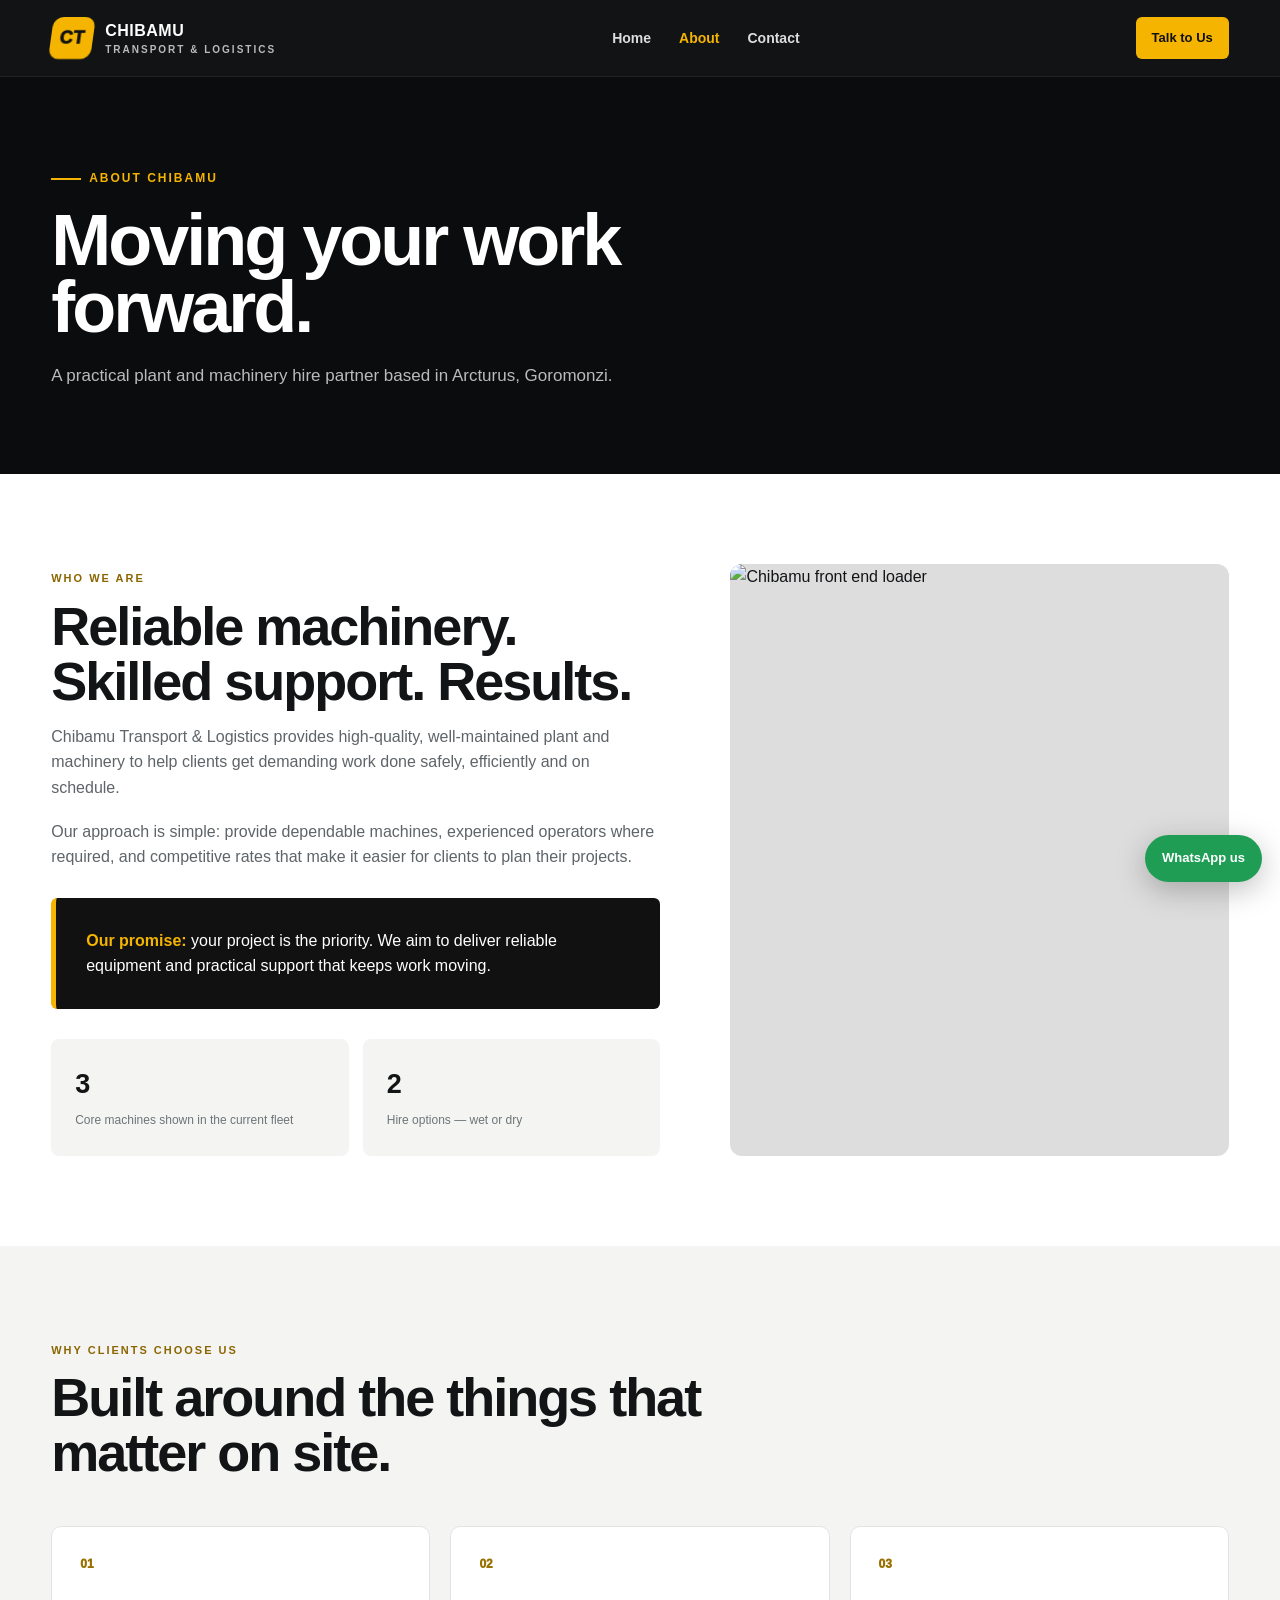
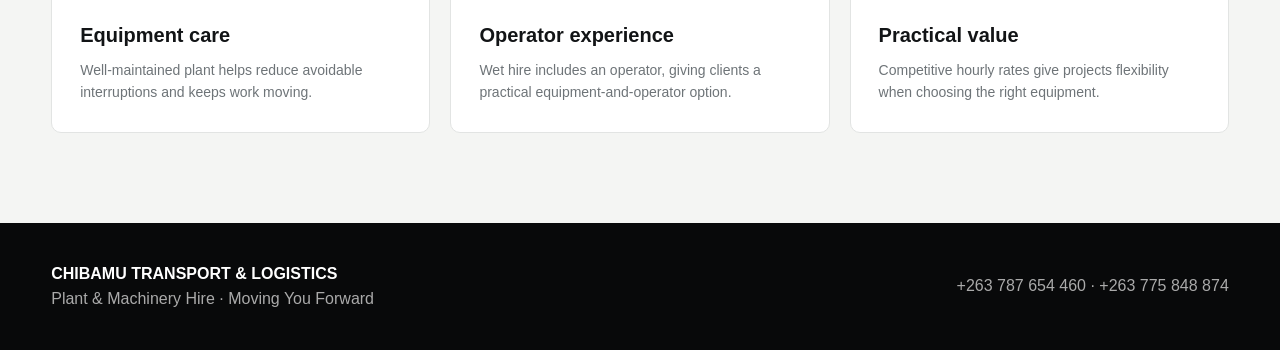
==== about.html @ 6494ec7b "Add files via upload" ====
<!doctype html>
<html lang="en">
<head>
<meta charset="utf-8">
<meta name="viewport" content="width=device-width,initial-scale=1">
<meta name="description" content="Chibamu Transport & Logistics — reliable plant and machinery hire in Goromonzi, Zimbabwe.">
<title>About | Chibamu Transport & Logistics</title>
<link rel="stylesheet" href="style.css">
</head>
<body>
<header class="header">
 <div class="container nav">
  <a class="brand" href="index.html"><span class="brand-mark">CT</span><span>CHIBAMU<small>TRANSPORT & LOGISTICS</small></span></a>
  <nav class="nav-links" id="nav">
   <a class="" href="index.html">Home</a>
   <a class="active" href="about.html">About</a>
   <a class="" href="contact.html">Contact</a>
  </nav>
  <a class="nav-cta" href="contact.html">Talk to Us</a>
  <button class="mobile-toggle" onclick="document.getElementById('nav').classList.toggle('open')" aria-label="Open menu">☰</button>
 </div>
</header>

<section class="page-hero"><div class="container"><span class="eyebrow">About Chibamu</span><h1>Moving your work forward.</h1><p>A practical plant and machinery hire partner based in Arcturus, Goromonzi.</p></div></section>
<section class="about-content">
 <div class="container about-grid">
  <div class="about-copy">
   <span class="kicker">Who we are</span><h2>Reliable machinery. Skilled support. Results.</h2>
   <p>Chibamu Transport & Logistics provides high-quality, well-maintained plant and machinery to help clients get demanding work done safely, efficiently and on schedule.</p>
   <p>Our approach is simple: provide dependable machines, experienced operators where required, and competitive rates that make it easier for clients to plan their projects.</p>
   <div class="highlight"><strong>Our promise:</strong> your project is the priority. We aim to deliver reliable equipment and practical support that keeps work moving.</div>
   <div class="stats"><div class="stat"><strong>3</strong><span>Core machines shown in the current fleet</span></div><div class="stat"><strong>2</strong><span>Hire options — wet or dry</span></div></div>
  </div>
  <div class="value-img"><img src="images/front-loader.webp" alt="Chibamu front end loader" loading="lazy"></div>
 </div>
</section>
<section class="problem"><div class="container"><div class="section-head"><span class="kicker">Why clients choose us</span><h2>Built around the things that matter on site.</h2></div><div class="problem-grid">
 <article class="card"><div class="card-num">01</div><h3>Equipment care</h3><p>Well-maintained plant helps reduce avoidable interruptions and keeps work moving.</p></article>
 <article class="card"><div class="card-num">02</div><h3>Operator experience</h3><p>Wet hire includes an operator, giving clients a practical equipment-and-operator option.</p></article>
 <article class="card"><div class="card-num">03</div><h3>Practical value</h3><p>Competitive hourly rates give projects flexibility when choosing the right equipment.</p></article>
 </div></div></section>

<a class="whatsapp" href="https://wa.me/263787654460?text=Hi%20Chibamu%20Transport%20%26%20Logistics%2C%20I%27d%20like%20to%20discuss%20a%20project." target="_blank" rel="noopener">WhatsApp us</a>
<footer class="footer">
 <div class="container footer-row">
  <div><strong>CHIBAMU TRANSPORT & LOGISTICS</strong><br><span>Plant & Machinery Hire · Moving You Forward</span></div>
  <div>+263 787 654 460 · +263 775 848 874</div>
 </div>
</footer>
</body>
</html>
---- style.css ----
:root{
  --yellow:#f4b400;
  --yellow2:#ffc928;
  --black:#090a0b;
  --ink:#121416;
  --muted:#6e7478;
  --light:#f4f5f3;
  --white:#fff;
  --line:#e2e4e3;
  --max:1180px;
}
*{box-sizing:border-box;margin:0;padding:0}
html{scroll-behavior:smooth}
body{font-family:Arial,Helvetica,sans-serif;background:var(--white);color:var(--ink);line-height:1.6}
a{text-decoration:none;color:inherit}
img{max-width:100%;display:block}
.container{width:min(92%,var(--max));margin:auto}
.header{position:sticky;top:0;z-index:50;background:rgba(9,10,11,.96);backdrop-filter:blur(12px);border-bottom:1px solid #222}
.nav{min-height:76px;display:flex;align-items:center;justify-content:space-between;gap:25px}
.brand{display:flex;align-items:center;gap:12px;color:#fff;font-weight:900;letter-spacing:.5px}
.brand-mark{width:42px;height:42px;border-radius:10px;background:var(--yellow);color:#111;display:grid;place-items:center;font-size:18px;font-weight:1000;transform:skew(-8deg)}
.brand small{display:block;color:#bbb;font-size:10px;letter-spacing:2px;margin-top:-2px}
.nav-links{display:flex;gap:28px;color:#ddd;font-size:14px;font-weight:700}
.nav-links a{transition:.2s}
.nav-links a:hover,.nav-links a.active{color:var(--yellow)}
.nav-cta{background:var(--yellow);color:#111;padding:11px 16px;border-radius:6px;font-weight:900;font-size:13px}
.hero{background:var(--black);color:#fff;position:relative;overflow:hidden;min-height:650px;display:flex;align-items:center}
.hero:after{content:"";position:absolute;inset:0;background:linear-gradient(90deg,rgba(5,6,7,.95) 0%,rgba(5,6,7,.78) 42%,rgba(5,6,7,.25) 100%);z-index:1}
.hero-img{position:absolute;right:0;top:0;width:64%;height:100%;object-fit:cover;object-position:center;opacity:.8}
.hero-content{position:relative;z-index:2;max-width:700px;padding:90px 0}
.eyebrow{display:inline-flex;gap:8px;align-items:center;color:var(--yellow);font-weight:900;font-size:12px;letter-spacing:2px;text-transform:uppercase;margin-bottom:18px}
.eyebrow:before{content:"";width:30px;height:2px;background:var(--yellow)}
h1{font-size:clamp(46px,7vw,82px);line-height:.94;letter-spacing:-3px;max-width:800px}
.hero h1 span{color:var(--yellow)}
.hero p{max-width:600px;color:#d7d7d7;font-size:18px;margin:24px 0 30px}
.btn{display:inline-flex;align-items:center;justify-content:center;gap:9px;padding:14px 21px;border-radius:5px;font-weight:900;font-size:14px;transition:.2s}
.btn-primary{background:var(--yellow);color:#111}
.btn-primary:hover{background:#ffd34c;transform:translateY(-2px)}
.btn-dark{background:#111;color:#fff}
.btn-outline{border:1px solid #555;color:#fff}
.problem{padding:90px 0;background:var(--light)}
.section-head{max-width:720px;margin-bottom:45px}
.kicker{color:#8b6500;text-transform:uppercase;letter-spacing:2px;font-weight:900;font-size:11px}
h2{font-size:clamp(34px,5vw,54px);line-height:1.02;letter-spacing:-2px;margin:9px 0 15px}
.section-head p{color:var(--muted);font-size:17px}
.problem-grid{display:grid;grid-template-columns:repeat(3,1fr);gap:20px}
.card{background:#fff;border:1px solid var(--line);padding:28px;border-radius:10px}
.card-num{font-size:12px;color:#9a7100;font-weight:1000;margin-bottom:45px}
.card h3{font-size:20px;margin-bottom:8px}
.card p{color:var(--muted);font-size:14px}
.value{padding:95px 0}
.value-grid{display:grid;grid-template-columns:1fr 1fr;gap:70px;align-items:center}
.value-img{border-radius:12px;overflow:hidden;background:#ddd}
.value-img img{width:100%;height:480px;object-fit:cover}
.value-list{display:grid;gap:20px;margin-top:25px}
.value-item{display:flex;gap:15px;padding-bottom:18px;border-bottom:1px solid var(--line)}
.icon{width:38px;height:38px;flex:0 0 38px;border-radius:8px;background:#fff2c9;display:grid;place-items:center;color:#8a6500;font-weight:1000}
.value-item h3{font-size:16px}
.value-item p{font-size:13px;color:var(--muted)}
.machines{background:#0c0d0e;color:#fff;padding:90px 0}
.machines .section-head p{color:#aaa}
.machine-grid{display:grid;grid-template-columns:repeat(3,1fr);gap:18px}
.machine{position:relative;min-height:390px;border-radius:10px;overflow:hidden;background:#171819}
.machine img{width:100%;height:100%;object-fit:cover;opacity:.72;transition:.35s}
.machine:hover img{transform:scale(1.04);opacity:.85}
.machine-info{position:absolute;inset:auto 0 0;padding:24px;background:linear-gradient(transparent,rgba(0,0,0,.92))}
.machine-info h3{font-size:25px}
.machine-info p{color:#ccc;font-size:13px;margin-top:3px}
.rates{padding:90px 0;background:var(--light)}
.rate-table{width:100%;border-collapse:collapse;background:#fff;border-radius:10px;overflow:hidden;border:1px solid var(--line)}
.rate-table th,.rate-table td{text-align:left;padding:17px;border-bottom:1px solid var(--line)}
.rate-table th{background:#111;color:#fff;font-size:12px;text-transform:uppercase;letter-spacing:1px}
.rate-table td{font-size:14px}
.rate-table tr:last-child td{border-bottom:0}
.note{font-size:12px;color:var(--muted);margin-top:12px}
.page-hero{background:#0b0c0d;color:#fff;padding:85px 0}
.page-hero h1{font-size:clamp(45px,7vw,72px)}
.page-hero p{color:#bbb;max-width:650px;margin-top:20px;font-size:17px}
.about-content{padding:90px 0}
.about-grid{display:grid;grid-template-columns:1.1fr .9fr;gap:70px}
.about-copy p{color:#5e6468;margin-bottom:18px}
.highlight{background:#111;color:#fff;padding:30px;border-left:5px solid var(--yellow);border-radius:6px;margin-top:28px}
.highlight strong{color:var(--yellow)}
.stats{display:grid;grid-template-columns:1fr 1fr;gap:14px;margin-top:30px}
.stat{padding:24px;background:var(--light);border-radius:8px}
.stat strong{font-size:27px;display:block}
.stat span{font-size:12px;color:var(--muted)}
.contact{padding:90px 0}
.contact-grid{display:grid;grid-template-columns:.8fr 1.2fr;gap:55px}
.contact-info{display:grid;gap:18px;margin-top:28px}
.contact-row{display:flex;gap:14px;align-items:flex-start}
.contact-row b{font-size:14px;display:block}
.contact-row span{font-size:13px;color:var(--muted)}
.form{background:var(--light);padding:32px;border-radius:10px}
.form-grid{display:grid;grid-template-columns:1fr 1fr;gap:16px}
.field{display:grid;gap:7px;margin-bottom:16px}
.field.full{grid-column:1/-1}
label{font-size:12px;font-weight:900}
input,select,textarea{width:100%;border:1px solid #d5d8d6;border-radius:5px;background:#fff;padding:13px;font:inherit;font-size:14px;outline:none}
input:focus,select:focus,textarea:focus{border-color:#b78a00}
textarea{min-height:130px;resize:vertical}
.footer{background:#08090a;color:#aaa;padding:38px 0}
.footer-row{display:flex;justify-content:space-between;gap:20px;align-items:center}
.footer strong{color:#fff}
.whatsapp{position:fixed;right:18px;bottom:18px;z-index:60;background:#1f9d55;color:#fff;padding:13px 17px;border-radius:30px;font-size:13px;font-weight:900;box-shadow:0 8px 30px rgba(0,0,0,.25)}
.mobile-toggle{display:none;background:none;border:0;color:#fff;font-size:25px}
@media(max-width:800px){
 .nav-links,.nav-cta{display:none}.mobile-toggle{display:block}
 .nav-links.open{display:flex;position:absolute;left:0;right:0;top:76px;background:#0b0c0d;padding:20px;flex-direction:column}
 .hero{min-height:650px}.hero-img{width:100%;opacity:.45}.hero-content{padding:80px 0}
 .problem-grid,.machine-grid,.value-grid,.about-grid,.contact-grid{grid-template-columns:1fr}
 .value-grid{gap:35px}.value-img img{height:350px}
 .form-grid{grid-template-columns:1fr}.field.full{grid-column:auto}
 .footer-row{flex-direction:column;align-items:flex-start}
 h1{letter-spacing:-2px}
}
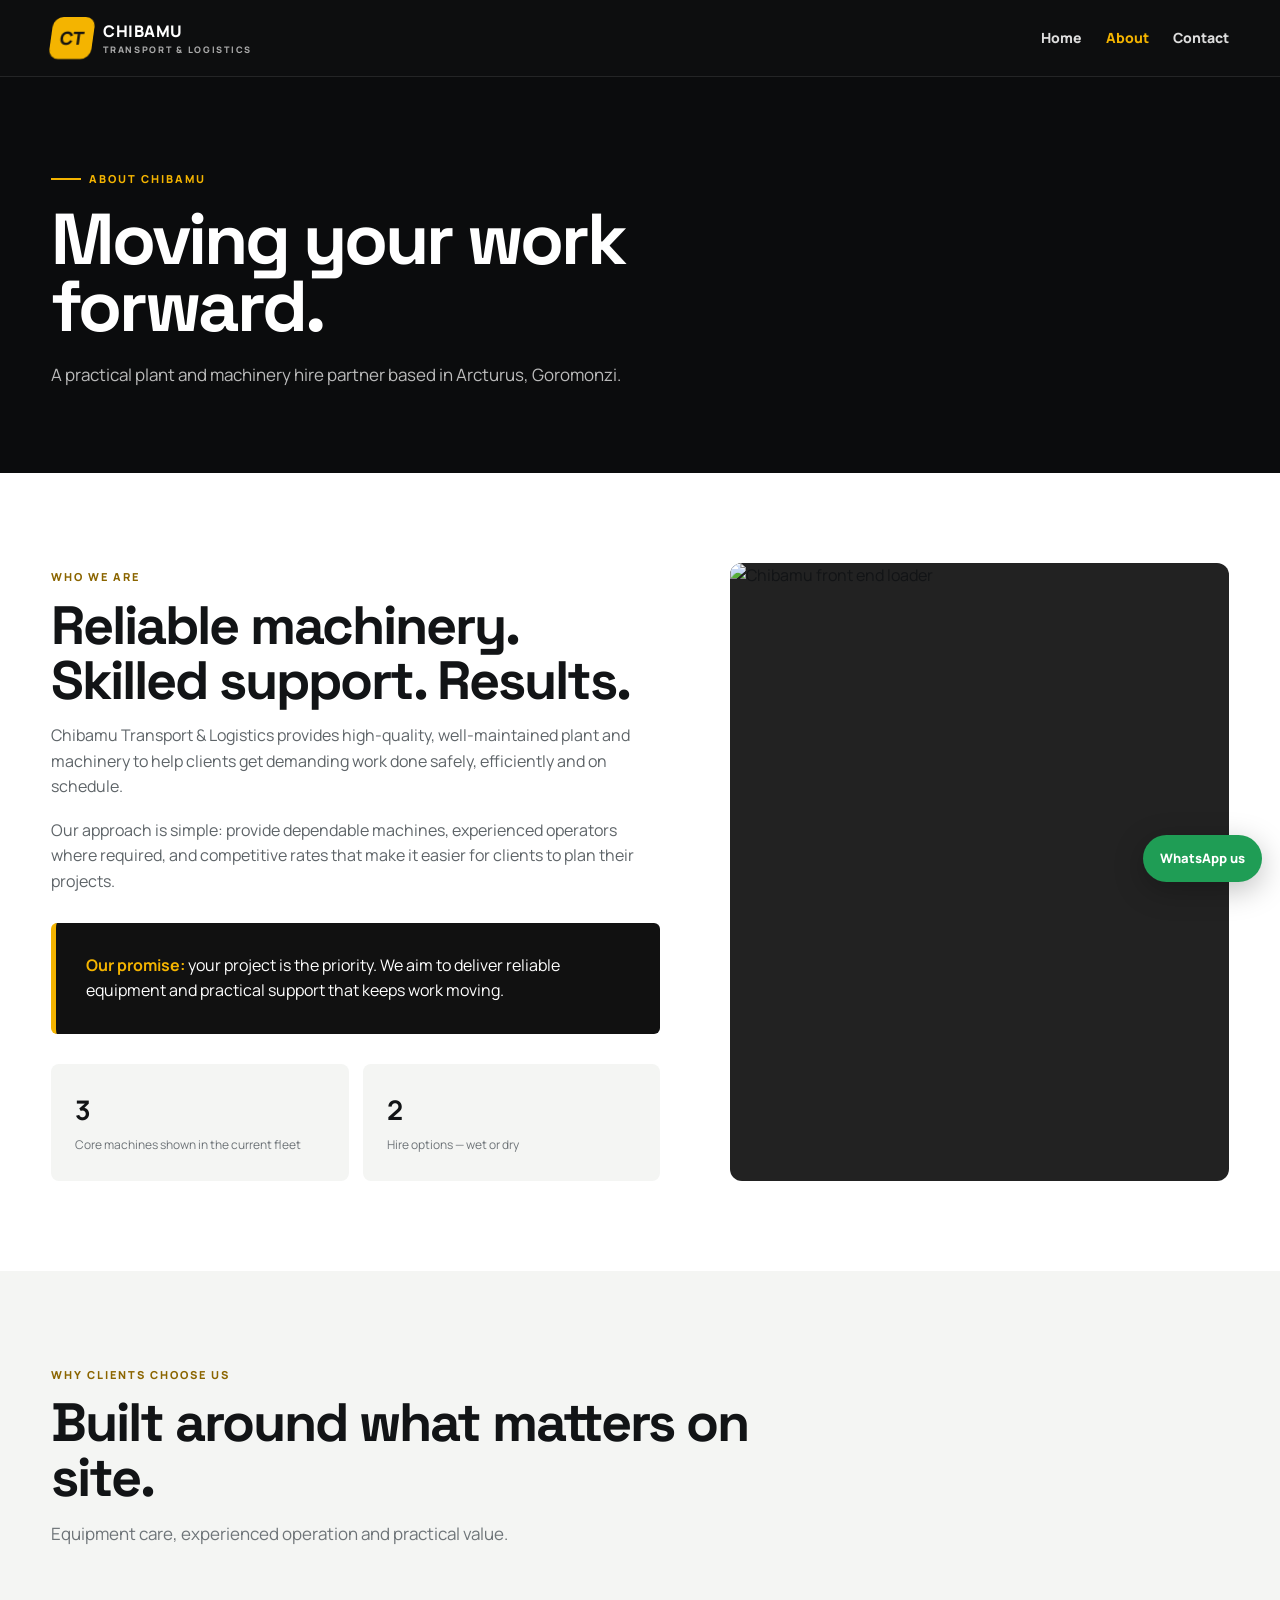
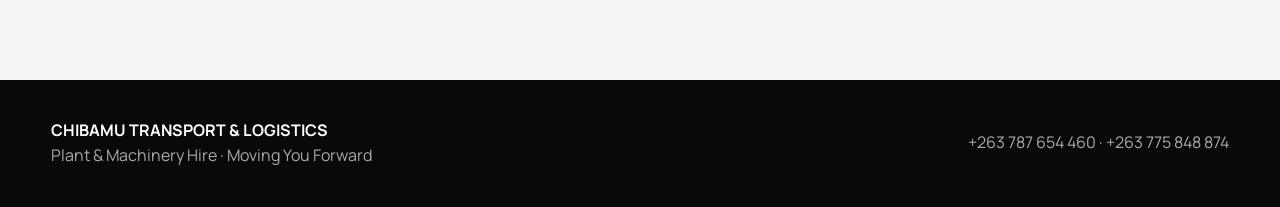
==== commit ef39cbdb: "Add files via upload" ====
--- a/about.html
+++ b/about.html
@@ -1,51 +1,8 @@
-<!doctype html>
-<html lang="en">
-<head>
-<meta charset="utf-8">
-<meta name="viewport" content="width=device-width,initial-scale=1">
-<meta name="description" content="Chibamu Transport & Logistics — reliable plant and machinery hire in Goromonzi, Zimbabwe.">
-<title>About | Chibamu Transport & Logistics</title>
-<link rel="stylesheet" href="style.css">
-</head>
-<body>
-<header class="header">
- <div class="container nav">
-  <a class="brand" href="index.html"><span class="brand-mark">CT</span><span>CHIBAMU<small>TRANSPORT & LOGISTICS</small></span></a>
-  <nav class="nav-links" id="nav">
-   <a class="" href="index.html">Home</a>
-   <a class="active" href="about.html">About</a>
-   <a class="" href="contact.html">Contact</a>
-  </nav>
-  <a class="nav-cta" href="contact.html">Talk to Us</a>
-  <button class="mobile-toggle" onclick="document.getElementById('nav').classList.toggle('open')" aria-label="Open menu">☰</button>
- </div>
-</header>
+<!doctype html><html lang="en"><head><meta charset="utf-8"><meta name="viewport" content="width=device-width,initial-scale=1"><meta name="description" content="Chibamu Transport & Logistics — reliable plant and machinery hire in Goromonzi, Zimbabwe."><title>About | Chibamu Transport & Logistics</title><link rel="stylesheet" href="style.css"></head><body>
+<header class="header"><div class="container nav"><a class="brand" href="index.html"><span class="brand-mark">CT</span><span>CHIBAMU<small>TRANSPORT & LOGISTICS</small></span></a><nav class="nav-links"><a class="" href="index.html">Home</a><a class="active" href="about.html">About</a><a class="" href="contact.html">Contact</a></nav></div></header>
 
 <section class="page-hero"><div class="container"><span class="eyebrow">About Chibamu</span><h1>Moving your work forward.</h1><p>A practical plant and machinery hire partner based in Arcturus, Goromonzi.</p></div></section>
-<section class="about-content">
- <div class="container about-grid">
-  <div class="about-copy">
-   <span class="kicker">Who we are</span><h2>Reliable machinery. Skilled support. Results.</h2>
-   <p>Chibamu Transport & Logistics provides high-quality, well-maintained plant and machinery to help clients get demanding work done safely, efficiently and on schedule.</p>
-   <p>Our approach is simple: provide dependable machines, experienced operators where required, and competitive rates that make it easier for clients to plan their projects.</p>
-   <div class="highlight"><strong>Our promise:</strong> your project is the priority. We aim to deliver reliable equipment and practical support that keeps work moving.</div>
-   <div class="stats"><div class="stat"><strong>3</strong><span>Core machines shown in the current fleet</span></div><div class="stat"><strong>2</strong><span>Hire options — wet or dry</span></div></div>
-  </div>
-  <div class="value-img"><img src="images/front-loader.webp" alt="Chibamu front end loader" loading="lazy"></div>
- </div>
-</section>
-<section class="problem"><div class="container"><div class="section-head"><span class="kicker">Why clients choose us</span><h2>Built around the things that matter on site.</h2></div><div class="problem-grid">
- <article class="card"><div class="card-num">01</div><h3>Equipment care</h3><p>Well-maintained plant helps reduce avoidable interruptions and keeps work moving.</p></article>
- <article class="card"><div class="card-num">02</div><h3>Operator experience</h3><p>Wet hire includes an operator, giving clients a practical equipment-and-operator option.</p></article>
- <article class="card"><div class="card-num">03</div><h3>Practical value</h3><p>Competitive hourly rates give projects flexibility when choosing the right equipment.</p></article>
- </div></div></section>
-
+<section class="about-content"><div class="container about-grid"><div class="about-copy"><span class="kicker">Who we are</span><h2>Reliable machinery. Skilled support. Results.</h2><p>Chibamu Transport & Logistics provides high-quality, well-maintained plant and machinery to help clients get demanding work done safely, efficiently and on schedule.</p><p>Our approach is simple: provide dependable machines, experienced operators where required, and competitive rates that make it easier for clients to plan their projects.</p><div class="highlight"><strong>Our promise:</strong> your project is the priority. We aim to deliver reliable equipment and practical support that keeps work moving.</div><div class="stats"><div class="stat"><strong>3</strong><span>Core machines shown in the current fleet</span></div><div class="stat"><strong>2</strong><span>Hire options — wet or dry</span></div></div></div><div class="approach-img"><img src="front-loader.webp" alt="Chibamu front end loader" loading="lazy"></div></div></section>
+<section class="section light"><div class="container"><div class="section-head"><span class="kicker">Why clients choose us</span><h2>Built around what matters on site.</h2><p>Equipment care, experienced operation and practical value.</p></div></div></section>
 <a class="whatsapp" href="https://wa.me/263787654460?text=Hi%20Chibamu%20Transport%20%26%20Logistics%2C%20I%27d%20like%20to%20discuss%20a%20project." target="_blank" rel="noopener">WhatsApp us</a>
-<footer class="footer">
- <div class="container footer-row">
-  <div><strong>CHIBAMU TRANSPORT & LOGISTICS</strong><br><span>Plant & Machinery Hire · Moving You Forward</span></div>
-  <div>+263 787 654 460 · +263 775 848 874</div>
- </div>
-</footer>
-</body>
-</html>+<footer class="footer"><div class="container footer-row"><div><strong>CHIBAMU TRANSPORT & LOGISTICS</strong><br><span>Plant & Machinery Hire · Moving You Forward</span></div><div>+263 787 654 460 · +263 775 848 874</div></div></footer></body></html>
--- a/style.css
+++ b/style.css
@@ -1,117 +1,40 @@
+@import url('https://fonts.googleapis.com/css2?family=Manrope:wght@400;500;600;700;800&family=Space+Grotesk:wght@500;600;700&display=swap');
 
-:root{
-  --yellow:#f4b400;
-  --yellow2:#ffc928;
-  --black:#090a0b;
-  --ink:#121416;
-  --muted:#6e7478;
-  --light:#f4f5f3;
-  --white:#fff;
-  --line:#e2e4e3;
-  --max:1180px;
-}
-*{box-sizing:border-box;margin:0;padding:0}
-html{scroll-behavior:smooth}
-body{font-family:Arial,Helvetica,sans-serif;background:var(--white);color:var(--ink);line-height:1.6}
-a{text-decoration:none;color:inherit}
-img{max-width:100%;display:block}
+:root{--yellow:#f4b400;--yellow2:#ffc928;--black:#090a0b;--ink:#121416;--muted:#6e7478;--light:#f4f5f3;--white:#fff;--line:#e2e4e3;--max:1180px}
+*{box-sizing:border-box;margin:0;padding:0}html{scroll-behavior:smooth}body{font-family:'Manrope',Arial,Helvetica,sans-serif;background:#fff;color:var(--ink);line-height:1.6}a{text-decoration:none;color:inherit}img{max-width:100%;display:block}
 .container{width:min(92%,var(--max));margin:auto}
-.header{position:sticky;top:0;z-index:50;background:rgba(9,10,11,.96);backdrop-filter:blur(12px);border-bottom:1px solid #222}
-.nav{min-height:76px;display:flex;align-items:center;justify-content:space-between;gap:25px}
-.brand{display:flex;align-items:center;gap:12px;color:#fff;font-weight:900;letter-spacing:.5px}
+.header{position:sticky;top:0;z-index:50;background:rgba(9,10,11,.98);border-bottom:1px solid #242526}
+.nav{min-height:76px;display:flex;align-items:center;justify-content:space-between;gap:22px}
+.brand{display:flex;align-items:center;gap:10px;color:#fff;font-weight:800;letter-spacing:.5px;white-space:nowrap}
 .brand-mark{width:42px;height:42px;border-radius:10px;background:var(--yellow);color:#111;display:grid;place-items:center;font-size:18px;font-weight:1000;transform:skew(-8deg)}
-.brand small{display:block;color:#bbb;font-size:10px;letter-spacing:2px;margin-top:-2px}
-.nav-links{display:flex;gap:28px;color:#ddd;font-size:14px;font-weight:700}
-.nav-links a{transition:.2s}
+.brand small{display:block;color:#aaa;font-size:9px;letter-spacing:1.7px;margin-top:-2px}
+.nav-links{display:flex;gap:24px;color:#ddd;font-size:14px;font-weight:800;align-items:center}
 .nav-links a:hover,.nav-links a.active{color:var(--yellow)}
-.nav-cta{background:var(--yellow);color:#111;padding:11px 16px;border-radius:6px;font-weight:900;font-size:13px}
-.hero{background:var(--black);color:#fff;position:relative;overflow:hidden;min-height:650px;display:flex;align-items:center}
-.hero:after{content:"";position:absolute;inset:0;background:linear-gradient(90deg,rgba(5,6,7,.95) 0%,rgba(5,6,7,.78) 42%,rgba(5,6,7,.25) 100%);z-index:1}
-.hero-img{position:absolute;right:0;top:0;width:64%;height:100%;object-fit:cover;object-position:center;opacity:.8}
-.hero-content{position:relative;z-index:2;max-width:700px;padding:90px 0}
-.eyebrow{display:inline-flex;gap:8px;align-items:center;color:var(--yellow);font-weight:900;font-size:12px;letter-spacing:2px;text-transform:uppercase;margin-bottom:18px}
-.eyebrow:before{content:"";width:30px;height:2px;background:var(--yellow)}
-h1{font-size:clamp(46px,7vw,82px);line-height:.94;letter-spacing:-3px;max-width:800px}
-.hero h1 span{color:var(--yellow)}
-.hero p{max-width:600px;color:#d7d7d7;font-size:18px;margin:24px 0 30px}
-.btn{display:inline-flex;align-items:center;justify-content:center;gap:9px;padding:14px 21px;border-radius:5px;font-weight:900;font-size:14px;transition:.2s}
-.btn-primary{background:var(--yellow);color:#111}
-.btn-primary:hover{background:#ffd34c;transform:translateY(-2px)}
-.btn-dark{background:#111;color:#fff}
-.btn-outline{border:1px solid #555;color:#fff}
-.problem{padding:90px 0;background:var(--light)}
-.section-head{max-width:720px;margin-bottom:45px}
-.kicker{color:#8b6500;text-transform:uppercase;letter-spacing:2px;font-weight:900;font-size:11px}
-h2{font-size:clamp(34px,5vw,54px);line-height:1.02;letter-spacing:-2px;margin:9px 0 15px}
-.section-head p{color:var(--muted);font-size:17px}
-.problem-grid{display:grid;grid-template-columns:repeat(3,1fr);gap:20px}
-.card{background:#fff;border:1px solid var(--line);padding:28px;border-radius:10px}
-.card-num{font-size:12px;color:#9a7100;font-weight:1000;margin-bottom:45px}
-.card h3{font-size:20px;margin-bottom:8px}
-.card p{color:var(--muted);font-size:14px}
-.value{padding:95px 0}
-.value-grid{display:grid;grid-template-columns:1fr 1fr;gap:70px;align-items:center}
-.value-img{border-radius:12px;overflow:hidden;background:#ddd}
-.value-img img{width:100%;height:480px;object-fit:cover}
-.value-list{display:grid;gap:20px;margin-top:25px}
-.value-item{display:flex;gap:15px;padding-bottom:18px;border-bottom:1px solid var(--line)}
-.icon{width:38px;height:38px;flex:0 0 38px;border-radius:8px;background:#fff2c9;display:grid;place-items:center;color:#8a6500;font-weight:1000}
-.value-item h3{font-size:16px}
-.value-item p{font-size:13px;color:var(--muted)}
-.machines{background:#0c0d0e;color:#fff;padding:90px 0}
-.machines .section-head p{color:#aaa}
-.machine-grid{display:grid;grid-template-columns:repeat(3,1fr);gap:18px}
-.machine{position:relative;min-height:390px;border-radius:10px;overflow:hidden;background:#171819}
-.machine img{width:100%;height:100%;object-fit:cover;opacity:.72;transition:.35s}
-.machine:hover img{transform:scale(1.04);opacity:.85}
-.machine-info{position:absolute;inset:auto 0 0;padding:24px;background:linear-gradient(transparent,rgba(0,0,0,.92))}
-.machine-info h3{font-size:25px}
-.machine-info p{color:#ccc;font-size:13px;margin-top:3px}
-.rates{padding:90px 0;background:var(--light)}
-.rate-table{width:100%;border-collapse:collapse;background:#fff;border-radius:10px;overflow:hidden;border:1px solid var(--line)}
-.rate-table th,.rate-table td{text-align:left;padding:17px;border-bottom:1px solid var(--line)}
-.rate-table th{background:#111;color:#fff;font-size:12px;text-transform:uppercase;letter-spacing:1px}
-.rate-table td{font-size:14px}
-.rate-table tr:last-child td{border-bottom:0}
-.note{font-size:12px;color:var(--muted);margin-top:12px}
-.page-hero{background:#0b0c0d;color:#fff;padding:85px 0}
-.page-hero h1{font-size:clamp(45px,7vw,72px)}
-.page-hero p{color:#bbb;max-width:650px;margin-top:20px;font-size:17px}
-.about-content{padding:90px 0}
-.about-grid{display:grid;grid-template-columns:1.1fr .9fr;gap:70px}
-.about-copy p{color:#5e6468;margin-bottom:18px}
-.highlight{background:#111;color:#fff;padding:30px;border-left:5px solid var(--yellow);border-radius:6px;margin-top:28px}
-.highlight strong{color:var(--yellow)}
-.stats{display:grid;grid-template-columns:1fr 1fr;gap:14px;margin-top:30px}
-.stat{padding:24px;background:var(--light);border-radius:8px}
-.stat strong{font-size:27px;display:block}
-.stat span{font-size:12px;color:var(--muted)}
-.contact{padding:90px 0}
-.contact-grid{display:grid;grid-template-columns:.8fr 1.2fr;gap:55px}
-.contact-info{display:grid;gap:18px;margin-top:28px}
-.contact-row{display:flex;gap:14px;align-items:flex-start}
-.contact-row b{font-size:14px;display:block}
-.contact-row span{font-size:13px;color:var(--muted)}
-.form{background:var(--light);padding:32px;border-radius:10px}
-.form-grid{display:grid;grid-template-columns:1fr 1fr;gap:16px}
-.field{display:grid;gap:7px;margin-bottom:16px}
-.field.full{grid-column:1/-1}
-label{font-size:12px;font-weight:900}
-input,select,textarea{width:100%;border:1px solid #d5d8d6;border-radius:5px;background:#fff;padding:13px;font:inherit;font-size:14px;outline:none}
-input:focus,select:focus,textarea:focus{border-color:#b78a00}
-textarea{min-height:130px;resize:vertical}
-.footer{background:#08090a;color:#aaa;padding:38px 0}
-.footer-row{display:flex;justify-content:space-between;gap:20px;align-items:center}
-.footer strong{color:#fff}
-.whatsapp{position:fixed;right:18px;bottom:18px;z-index:60;background:#1f9d55;color:#fff;padding:13px 17px;border-radius:30px;font-size:13px;font-weight:900;box-shadow:0 8px 30px rgba(0,0,0,.25)}
+.nav-cta{background:var(--yellow);color:#111;padding:10px 15px;border-radius:6px;font-weight:900;font-size:12px}
+.hero{background:var(--black) url('excavator.webp') center center/cover no-repeat;color:#fff;position:relative;overflow:hidden;min-height:620px;display:flex;align-items:center}
+.hero:after{content:"";position:absolute;inset:0;background:linear-gradient(90deg,rgba(5,6,7,.94) 0%,rgba(5,6,7,.76) 45%,rgba(5,6,7,.48) 100%);z-index:1}
+.hero-img{display:none}
+.hero-content{position:relative;z-index:2;max-width:720px;padding:85px 0}
+.eyebrow{display:inline-flex;gap:8px;align-items:center;color:var(--yellow);font-weight:900;font-size:11px;letter-spacing:2px;text-transform:uppercase;margin-bottom:18px}.eyebrow:before{content:"";width:30px;height:2px;background:var(--yellow)}
+h1{font-family:'Space Grotesk','Manrope',Arial,sans-serif;font-weight:700;font-size:clamp(46px,7vw,82px);line-height:.94;letter-spacing:-3px;max-width:800px}.hero h1 span{color:var(--yellow)}.hero p{max-width:600px;color:#d7d7d7;font-size:18px;margin:24px 0 30px}
+.btn{display:inline-flex;align-items:center;justify-content:center;gap:9px;padding:14px 21px;border-radius:7px;font-weight:800;font-size:13px;letter-spacing:.1px;transition:.2s}.btn-primary{background:var(--yellow);color:#111}.btn-primary:hover{background:#ffd34c;transform:translateY(-2px)}.btn-dark{background:#111;color:#fff}
+.section{padding:90px 0}.section.light{background:var(--light)}.section.dark{background:#0c0d0e;color:#fff}
+.section-head{max-width:720px;margin-bottom:42px}.kicker{color:#8b6500;text-transform:uppercase;letter-spacing:2px;font-weight:900;font-size:11px}h2{font-family:'Space Grotesk','Manrope',Arial,sans-serif;font-weight:700;font-size:clamp(34px,5vw,54px);line-height:1.02;letter-spacing:-2px;margin:9px 0 15px}.section-head p{color:var(--muted);font-size:17px}.dark .section-head p{color:#aaa}
+.approach-grid{display:grid;grid-template-columns:1fr 1fr;gap:65px;align-items:center}.approach-img{border-radius:12px;overflow:hidden;background:#222}.approach-img img{width:100%;height:480px;object-fit:cover}.approach-list{display:grid;gap:18px;margin-top:24px}.approach-item{display:flex;gap:14px;padding-bottom:18px;border-bottom:1px solid var(--line)}.icon{width:38px;height:38px;flex:0 0 38px;border-radius:8px;background:#fff2c9;display:grid;place-items:center;color:#8a6500;font-weight:1000}.approach-item h3{font-size:16px}.approach-item p{font-size:13px;color:var(--muted)}
+.machine-grid{display:grid;grid-template-columns:repeat(3,1fr);gap:18px}.machine{position:relative;min-height:390px;border-radius:10px;overflow:hidden;background:#171819}.machine img{width:100%;height:100%;object-fit:cover;opacity:.72;transition:.35s}.machine:hover img{transform:scale(1.04);opacity:.85}.machine-info{position:absolute;inset:auto 0 0;padding:24px;background:linear-gradient(transparent,rgba(0,0,0,.92))}.machine-info h3{font-family:'Space Grotesk','Manrope',Arial,sans-serif;font-size:25px}.machine-info p{color:#ccc;font-size:13px}
+.rates{padding:90px 0;background:var(--light)}.rate-table{width:100%;border-collapse:collapse;background:#fff;border-radius:10px;overflow:hidden;border:1px solid var(--line)}.rate-table th,.rate-table td{text-align:left;padding:17px;border-bottom:1px solid var(--line)}.rate-table th{background:#111;color:#fff;font-size:12px;text-transform:uppercase;letter-spacing:1px}.rate-table td{font-size:14px}.rate-table tr:last-child td{border-bottom:0}.note{font-size:12px;color:var(--muted);margin-top:12px}
+.final-cta{padding:70px 0;background:var(--yellow);color:#111}.final-cta-inner{display:flex;align-items:center;justify-content:space-between;gap:30px}.final-cta h2{margin:0}.final-cta p{max-width:620px;margin-top:10px;color:#4c3a00}
+.page-hero{background:#0b0c0d;color:#fff;padding:85px 0}.page-hero h1{font-size:clamp(45px,7vw,72px)}.page-hero p{color:#bbb;max-width:650px;margin-top:20px;font-size:17px}
+.about-content,.contact{padding:90px 0}.about-grid{display:grid;grid-template-columns:1.1fr .9fr;gap:70px}.about-copy p{color:#5e6468;margin-bottom:18px}.highlight{background:#111;color:#fff;padding:30px;border-left:5px solid var(--yellow);border-radius:6px;margin-top:28px}.highlight strong{color:var(--yellow)}.stats{display:grid;grid-template-columns:1fr 1fr;gap:14px;margin-top:30px}.stat{padding:24px;background:var(--light);border-radius:8px}.stat strong{font-size:27px;display:block}.stat span{font-size:12px;color:var(--muted)}
+.contact-grid{display:grid;grid-template-columns:.8fr 1.2fr;gap:55px}.contact-info{display:grid;gap:18px;margin-top:28px}.contact-row{display:flex;gap:14px;align-items:flex-start}.contact-row b{font-size:14px;display:block}.contact-row span{font-size:13px;color:var(--muted)}.form{background:var(--light);padding:32px;border-radius:10px}.form-grid{display:grid;grid-template-columns:1fr 1fr;gap:16px}.field{display:grid;gap:7px;margin-bottom:16px}.field.full{grid-column:1/-1}label{font-size:12px;font-weight:900}input,select,textarea{width:100%;border:1px solid #d5d8d6;border-radius:5px;background:#fff;padding:13px;font:inherit;font-size:14px;outline:none}input:focus,select:focus,textarea:focus{border-color:#b78a00}textarea{min-height:130px;resize:vertical}
+.footer{background:#08090a;color:#aaa;padding:38px 0}.footer-row{display:flex;justify-content:space-between;gap:20px;align-items:center}.footer strong{color:#fff}.whatsapp{position:fixed;right:18px;bottom:18px;z-index:60;background:#1f9d55;color:#fff;padding:13px 17px;border-radius:30px;font-size:13px;font-weight:900;box-shadow:0 8px 30px rgba(0,0,0,.25)}
 .mobile-toggle{display:none;background:none;border:0;color:#fff;font-size:25px}
 @media(max-width:800px){
- .nav-links,.nav-cta{display:none}.mobile-toggle{display:block}
- .nav-links.open{display:flex;position:absolute;left:0;right:0;top:76px;background:#0b0c0d;padding:20px;flex-direction:column}
- .hero{min-height:650px}.hero-img{width:100%;opacity:.45}.hero-content{padding:80px 0}
- .problem-grid,.machine-grid,.value-grid,.about-grid,.contact-grid{grid-template-columns:1fr}
- .value-grid{gap:35px}.value-img img{height:350px}
- .form-grid{grid-template-columns:1fr}.field.full{grid-column:auto}
- .footer-row{flex-direction:column;align-items:flex-start}
+ .nav{min-height:68px}.brand-mark{width:38px;height:38px}.brand small{font-size:8px}.brand{font-size:14px}
+ .nav-links{display:flex;gap:13px;font-size:11px}.nav-links a{white-space:nowrap}.nav-cta{display:none}.mobile-toggle{display:none}
+ .hero{min-height:610px}.hero-img{width:100%;opacity:.42}.hero-content{padding:78px 0}.hero p{font-size:16px}
+ .approach-grid,.about-grid,.contact-grid{grid-template-columns:1fr}.approach-grid{gap:35px}.approach-img img{height:350px}.machine-grid{grid-template-columns:1fr}.machine{min-height:330px}
+ .form-grid{grid-template-columns:1fr}.field.full{grid-column:auto}.footer-row{flex-direction:column;align-items:flex-start}.final-cta-inner{flex-direction:column;align-items:flex-start}
  h1{letter-spacing:-2px}
 }
+@media(max-width:390px){.nav-links{gap:8px;font-size:10px}.brand{gap:6px}.brand-mark{width:34px;height:34px}.brand small{letter-spacing:1px}}
